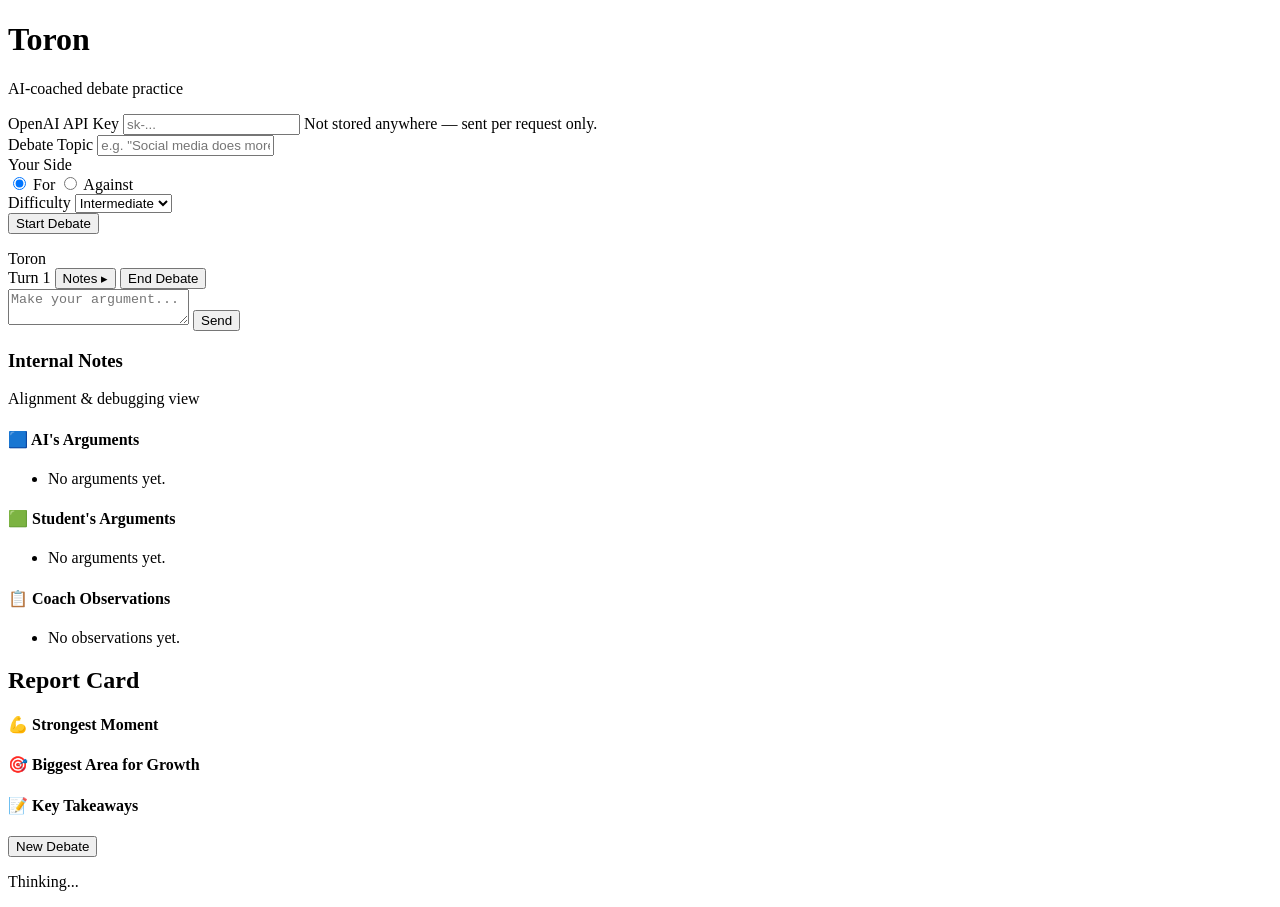
==== static/index.html @ fdba2423 "Rename index.html to static/index.html" ====
<!DOCTYPE html>
<html lang="en">
<head>
  <meta charset="UTF-8" />
  <meta name="viewport" content="width=device-width, initial-scale=1.0" />
  <title>Toron — AI-Coached Debate Practice</title>
  <link rel="stylesheet" href="/static/style.css" />
</head>
<body>

  <!-- ============================================================= -->
  <!-- SETUP SCREEN                                                    -->
  <!-- ============================================================= -->
  <div id="setup-screen" class="screen active">
    <div class="setup-card">
      <h1 class="logo">Toron</h1>
      <p class="tagline">AI-coached debate practice</p>

      <div class="form-group">
        <label for="api-key">OpenAI API Key</label>
        <input id="api-key" type="password" placeholder="sk-..." autocomplete="off" />
        <span class="hint">Not stored anywhere — sent per request only.</span>
      </div>

      <div class="form-group">
        <label for="topic">Debate Topic</label>
        <input id="topic" type="text" placeholder='e.g. "Social media does more harm than good"' />
      </div>

      <div class="form-group">
        <label>Your Side</label>
        <div class="radio-group">
          <label class="radio-label">
            <input type="radio" name="side" value="for" checked /> For
          </label>
          <label class="radio-label">
            <input type="radio" name="side" value="against" /> Against
          </label>
        </div>
      </div>

      <div class="form-group">
        <label for="difficulty">Difficulty</label>
        <select id="difficulty">
          <option value="beginner">Beginner</option>
          <option value="intermediate" selected>Intermediate</option>
          <option value="advanced">Advanced</option>
        </select>
      </div>

      <button id="start-btn" class="btn-primary" onclick="startDebate()">
        Start Debate
      </button>
      <p id="setup-error" class="error"></p>
    </div>
  </div>

  <!-- ============================================================= -->
  <!-- DEBATE SCREEN                                                   -->
  <!-- ============================================================= -->
  <div id="debate-screen" class="screen">

    <!-- Top bar -->
    <header class="debate-header">
      <div class="header-left">
        <span class="logo-sm">Toron</span>
        <span id="header-topic" class="header-topic"></span>
      </div>
      <div class="header-right">
        <span id="turn-counter" class="turn-badge">Turn 1</span>
        <button id="toggle-notes-btn" class="btn-ghost" onclick="toggleNotes()">
          Notes ▸
        </button>
        <button class="btn-danger-sm" onclick="endDebate()">End Debate</button>
      </div>
    </header>

    <div class="debate-body">

      <!-- Chat panel -->
      <div class="chat-panel">
        <div id="chat-messages" class="chat-messages"></div>
        <div class="chat-input-bar">
          <textarea
            id="user-input"
            placeholder="Make your argument..."
            rows="2"
            onkeydown="handleInputKey(event)"
          ></textarea>
          <button id="send-btn" class="btn-primary btn-send" onclick="sendMessage()">
            Send
          </button>
        </div>
      </div>

      <!-- Notes panel -->
      <div id="notes-panel" class="notes-panel collapsed">
        <h3 class="notes-title">Internal Notes</h3>
        <p class="notes-subtitle">Alignment &amp; debugging view</p>

        <div class="notes-section">
          <h4>🟦 AI's Arguments</h4>
          <ul id="notes-ai-points" class="notes-list">
            <li class="empty">No arguments yet.</li>
          </ul>
        </div>

        <div class="notes-section">
          <h4>🟩 Student's Arguments</h4>
          <ul id="notes-student-points" class="notes-list">
            <li class="empty">No arguments yet.</li>
          </ul>
        </div>

        <div class="notes-section">
          <h4>📋 Coach Observations</h4>
          <ul id="notes-coach-obs" class="notes-list">
            <li class="empty">No observations yet.</li>
          </ul>
        </div>
      </div>
    </div>
  </div>

  <!-- ============================================================= -->
  <!-- REPORT CARD MODAL                                               -->
  <!-- ============================================================= -->
  <div id="report-overlay" class="overlay">
    <div class="report-card">
      <h2>Report Card</h2>
      <div id="report-grade" class="grade"></div>
      <p id="report-summary" class="report-summary"></p>

      <div id="report-scores" class="scores-grid"></div>

      <div class="report-section">
        <h4>💪 Strongest Moment</h4>
        <p id="report-strength"></p>
      </div>

      <div class="report-section">
        <h4>🎯 Biggest Area for Growth</h4>
        <p id="report-weakness"></p>
      </div>

      <div class="report-section">
        <h4>📝 Key Takeaways</h4>
        <ul id="report-takeaways"></ul>
      </div>

      <button class="btn-primary" onclick="resetApp()">New Debate</button>
    </div>
  </div>

  <!-- ============================================================= -->
  <!-- LOADING OVERLAY                                                 -->
  <!-- ============================================================= -->
  <div id="loading-overlay" class="overlay loading-overlay">
    <div class="spinner"></div>
    <p id="loading-text">Thinking...</p>
  </div>

  <script src="/static/app.js"></script>
</body>
</html>
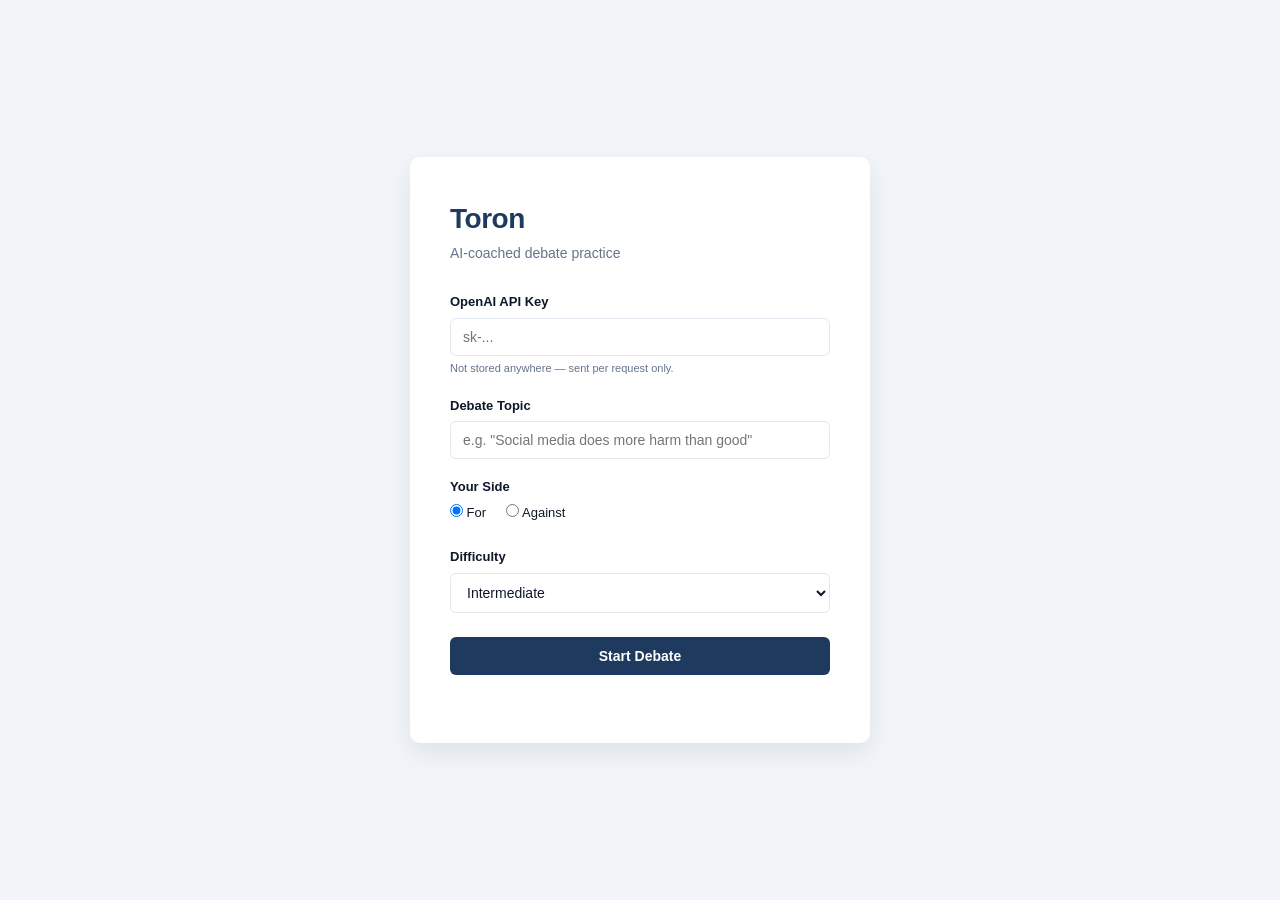
==== commit c6cc3a54: "Update index.html" ====
--- a/static/index.html
+++ b/static/index.html
@@ -71,6 +71,7 @@
         <button id="toggle-notes-btn" class="btn-ghost" onclick="toggleNotes()">
           Notes ▸
         </button>
+        <button class="btn-ghost" onclick="downloadNotes()">⬇ Notes</button>
         <button class="btn-danger-sm" onclick="endDebate()">End Debate</button>
       </div>
     </header>
@@ -148,7 +149,10 @@
         <ul id="report-takeaways"></ul>
       </div>
 
-      <button class="btn-primary" onclick="resetApp()">New Debate</button>
+      <div class="report-actions">
+        <button class="btn-ghost" onclick="downloadNotes()">⬇ Download Notes</button>
+        <button class="btn-primary" onclick="resetApp()">New Debate</button>
+      </div>
     </div>
   </div>
 
--- a/static/style.css
+++ b/static/style.css
@@ -0,0 +1,613 @@
+/* ================================================================
+   Toron Demo — Styles
+   ================================================================ */
+
+:root {
+  --primary: #1e3a5f;
+  --primary-light: #2563eb;
+  --primary-bg: #eff6ff;
+  --bg: #f1f5f9;
+  --card: #ffffff;
+  --text: #0f172a;
+  --text-muted: #64748b;
+  --border: #e2e8f0;
+  --border-light: #f1f5f9;
+  --success: #059669;
+  --success-bg: #ecfdf5;
+  --warning: #d97706;
+  --warning-bg: #fffbeb;
+  --danger: #dc2626;
+  --danger-bg: #fef2f2;
+  --radius: 10px;
+  --shadow: 0 1px 3px rgba(0,0,0,.06), 0 1px 2px rgba(0,0,0,.04);
+  --shadow-lg: 0 10px 25px rgba(0,0,0,.08);
+}
+
+* { margin: 0; padding: 0; box-sizing: border-box; }
+
+body {
+  font-family: -apple-system, BlinkMacSystemFont, "Segoe UI", Roboto, sans-serif;
+  background: var(--bg);
+  color: var(--text);
+  line-height: 1.6;
+  height: 100vh;
+  overflow: hidden;
+}
+
+
+/* ----------------------------------------------------------------
+   Screens — only one visible at a time
+   ---------------------------------------------------------------- */
+
+.screen { display: none; height: 100vh; }
+.screen.active { display: flex; }
+
+
+/* ----------------------------------------------------------------
+   Setup Screen
+   ---------------------------------------------------------------- */
+
+#setup-screen {
+  align-items: center;
+  justify-content: center;
+}
+
+.setup-card {
+  background: var(--card);
+  border-radius: var(--radius);
+  box-shadow: var(--shadow-lg);
+  padding: 40px;
+  width: 100%;
+  max-width: 460px;
+}
+
+.logo {
+  font-size: 28px;
+  font-weight: 700;
+  letter-spacing: -.5px;
+  color: var(--primary);
+}
+
+.tagline {
+  color: var(--text-muted);
+  font-size: 14px;
+  margin-bottom: 28px;
+}
+
+.form-group {
+  margin-bottom: 18px;
+}
+
+.form-group label {
+  display: block;
+  font-size: 13px;
+  font-weight: 600;
+  color: var(--text);
+  margin-bottom: 5px;
+}
+
+.form-group input[type="text"],
+.form-group input[type="password"],
+.form-group select {
+  width: 100%;
+  padding: 10px 12px;
+  border: 1px solid var(--border);
+  border-radius: 6px;
+  font-size: 14px;
+  color: var(--text);
+  background: var(--card);
+  transition: border-color .15s;
+}
+
+.form-group input:focus,
+.form-group select:focus {
+  outline: none;
+  border-color: var(--primary-light);
+  box-shadow: 0 0 0 3px rgba(37, 99, 235, .1);
+}
+
+.hint {
+  display: block;
+  font-size: 11px;
+  color: var(--text-muted);
+  margin-top: 4px;
+}
+
+.radio-group {
+  display: flex;
+  gap: 20px;
+}
+
+.radio-label {
+  font-size: 14px;
+  font-weight: 400 !important;
+  display: flex;
+  align-items: center;
+  gap: 6px;
+  cursor: pointer;
+}
+
+.btn-primary {
+  width: 100%;
+  padding: 11px;
+  background: var(--primary);
+  color: #fff;
+  border: none;
+  border-radius: 6px;
+  font-size: 14px;
+  font-weight: 600;
+  cursor: pointer;
+  transition: background .15s;
+  margin-top: 6px;
+}
+
+.btn-primary:hover { background: #15304d; }
+.btn-primary:disabled { opacity: .5; cursor: not-allowed; }
+
+.error {
+  color: var(--danger);
+  font-size: 13px;
+  margin-top: 10px;
+  min-height: 18px;
+}
+
+
+/* ----------------------------------------------------------------
+   Debate Screen — Header
+   ---------------------------------------------------------------- */
+
+#debate-screen {
+  flex-direction: column;
+}
+
+.debate-header {
+  display: flex;
+  align-items: center;
+  justify-content: space-between;
+  padding: 10px 20px;
+  background: var(--card);
+  border-bottom: 1px solid var(--border);
+  flex-shrink: 0;
+}
+
+.header-left {
+  display: flex;
+  align-items: center;
+  gap: 14px;
+}
+
+.logo-sm {
+  font-size: 18px;
+  font-weight: 700;
+  color: var(--primary);
+  letter-spacing: -.3px;
+}
+
+.header-topic {
+  font-size: 13px;
+  color: var(--text-muted);
+  max-width: 400px;
+  overflow: hidden;
+  text-overflow: ellipsis;
+  white-space: nowrap;
+}
+
+.header-right {
+  display: flex;
+  align-items: center;
+  gap: 10px;
+}
+
+.turn-badge {
+  font-size: 12px;
+  font-weight: 600;
+  color: var(--primary-light);
+  background: var(--primary-bg);
+  padding: 4px 10px;
+  border-radius: 20px;
+}
+
+.btn-ghost {
+  background: none;
+  border: 1px solid var(--border);
+  border-radius: 6px;
+  padding: 5px 12px;
+  font-size: 13px;
+  cursor: pointer;
+  color: var(--text);
+  transition: background .1s;
+}
+
+.btn-ghost:hover { background: var(--border-light); }
+
+.btn-danger-sm {
+  background: none;
+  border: 1px solid var(--danger);
+  color: var(--danger);
+  border-radius: 6px;
+  padding: 5px 12px;
+  font-size: 13px;
+  font-weight: 500;
+  cursor: pointer;
+  transition: all .1s;
+}
+
+.btn-danger-sm:hover {
+  background: var(--danger);
+  color: #fff;
+}
+
+
+/* ----------------------------------------------------------------
+   Debate Screen — Body
+   ---------------------------------------------------------------- */
+
+.debate-body {
+  display: flex;
+  flex: 1;
+  overflow: hidden;
+}
+
+
+/* Chat panel */
+
+.chat-panel {
+  flex: 1;
+  display: flex;
+  flex-direction: column;
+  min-width: 0;
+}
+
+.chat-messages {
+  flex: 1;
+  overflow-y: auto;
+  padding: 20px;
+  display: flex;
+  flex-direction: column;
+  gap: 16px;
+}
+
+/* Message bubbles */
+
+.msg {
+  max-width: 80%;
+  line-height: 1.55;
+}
+
+.msg.ai {
+  align-self: flex-start;
+}
+
+.msg.user {
+  align-self: flex-end;
+}
+
+.msg-label {
+  font-size: 11px;
+  font-weight: 600;
+  text-transform: uppercase;
+  letter-spacing: .5px;
+  margin-bottom: 4px;
+}
+
+.msg.ai .msg-label { color: var(--primary-light); }
+.msg.user .msg-label { color: var(--text-muted); text-align: right; }
+
+.msg-bubble {
+  padding: 12px 16px;
+  border-radius: var(--radius);
+  font-size: 14px;
+  white-space: pre-wrap;
+}
+
+.msg.ai .msg-bubble {
+  background: var(--card);
+  border: 1px solid var(--border);
+}
+
+.msg.user .msg-bubble {
+  background: var(--primary);
+  color: #fff;
+}
+
+/* Coach feedback inline */
+
+.coach-feedback {
+  margin-top: 10px;
+  padding: 10px 14px;
+  border-radius: 8px;
+  font-size: 13px;
+  background: var(--border-light);
+  border-left: 3px solid var(--primary-light);
+}
+
+.coach-feedback strong {
+  display: block;
+  font-size: 11px;
+  text-transform: uppercase;
+  letter-spacing: .5px;
+  color: var(--text-muted);
+  margin-bottom: 4px;
+}
+
+.feedback-praise {
+  color: var(--success);
+  margin-bottom: 6px;
+}
+
+.feedback-criticism {
+  color: var(--warning);
+}
+
+.feedback-praise::before { content: "✓ "; }
+.feedback-criticism::before { content: "△ "; }
+
+
+/* Input bar */
+
+.chat-input-bar {
+  padding: 12px 20px;
+  border-top: 1px solid var(--border);
+  background: var(--card);
+  display: flex;
+  gap: 10px;
+  align-items: flex-end;
+}
+
+.chat-input-bar textarea {
+  flex: 1;
+  padding: 10px 12px;
+  border: 1px solid var(--border);
+  border-radius: 8px;
+  font-size: 14px;
+  font-family: inherit;
+  resize: none;
+  color: var(--text);
+  line-height: 1.5;
+}
+
+.chat-input-bar textarea:focus {
+  outline: none;
+  border-color: var(--primary-light);
+}
+
+.btn-send {
+  width: auto;
+  padding: 10px 20px;
+  margin-top: 0;
+  flex-shrink: 0;
+}
+
+
+/* ----------------------------------------------------------------
+   Notes Panel
+   ---------------------------------------------------------------- */
+
+.notes-panel {
+  width: 320px;
+  background: var(--card);
+  border-left: 1px solid var(--border);
+  overflow-y: auto;
+  padding: 20px;
+  transition: width .2s, padding .2s, opacity .2s;
+  flex-shrink: 0;
+}
+
+.notes-panel.collapsed {
+  width: 0;
+  padding: 0;
+  opacity: 0;
+  overflow: hidden;
+}
+
+.notes-title {
+  font-size: 15px;
+  font-weight: 700;
+  color: var(--primary);
+  margin-bottom: 2px;
+}
+
+.notes-subtitle {
+  font-size: 11px;
+  color: var(--text-muted);
+  margin-bottom: 18px;
+}
+
+.notes-section {
+  margin-bottom: 18px;
+}
+
+.notes-section h4 {
+  font-size: 13px;
+  font-weight: 600;
+  margin-bottom: 6px;
+}
+
+.notes-list {
+  list-style: none;
+  padding: 0;
+}
+
+.notes-list li {
+  font-size: 13px;
+  padding: 5px 0;
+  border-bottom: 1px solid var(--border-light);
+  color: var(--text);
+}
+
+.notes-list li.empty {
+  color: var(--text-muted);
+  font-style: italic;
+}
+
+
+/* ----------------------------------------------------------------
+   Report Card
+   ---------------------------------------------------------------- */
+
+.overlay {
+  display: none;
+  position: fixed;
+  inset: 0;
+  background: rgba(15, 23, 42, .5);
+  backdrop-filter: blur(4px);
+  z-index: 100;
+  align-items: center;
+  justify-content: center;
+}
+
+.overlay.active {
+  display: flex;
+}
+
+.report-card {
+  background: var(--card);
+  border-radius: 12px;
+  box-shadow: var(--shadow-lg);
+  padding: 36px;
+  width: 100%;
+  max-width: 600px;
+  max-height: 90vh;
+  overflow-y: auto;
+}
+
+.report-card h2 {
+  font-size: 22px;
+  font-weight: 700;
+  color: var(--primary);
+  margin-bottom: 12px;
+}
+
+.grade {
+  font-size: 56px;
+  font-weight: 800;
+  text-align: center;
+  margin: 8px 0;
+  color: var(--primary);
+}
+
+.report-summary {
+  text-align: center;
+  color: var(--text-muted);
+  font-size: 14px;
+  margin-bottom: 24px;
+}
+
+.scores-grid {
+  display: flex;
+  flex-direction: column;
+  gap: 12px;
+  margin-bottom: 24px;
+}
+
+.score-row {
+  display: flex;
+  flex-direction: column;
+  gap: 4px;
+}
+
+.score-row-top {
+  display: flex;
+  justify-content: space-between;
+  align-items: center;
+}
+
+.score-label {
+  font-size: 13px;
+  font-weight: 600;
+}
+
+.score-value {
+  font-size: 13px;
+  font-weight: 700;
+  color: var(--primary-light);
+}
+
+.score-bar-bg {
+  height: 6px;
+  background: var(--border-light);
+  border-radius: 3px;
+  overflow: hidden;
+}
+
+.score-bar-fill {
+  height: 100%;
+  border-radius: 3px;
+  transition: width .4s ease;
+}
+
+.score-rationale {
+  font-size: 12px;
+  color: var(--text-muted);
+  line-height: 1.4;
+}
+
+.report-section {
+  margin-bottom: 18px;
+}
+
+.report-section h4 {
+  font-size: 14px;
+  font-weight: 600;
+  margin-bottom: 6px;
+}
+
+.report-section p,
+.report-section li {
+  font-size: 14px;
+  color: var(--text);
+  line-height: 1.5;
+}
+
+.report-section ul {
+  padding-left: 18px;
+}
+
+.report-section li {
+  margin-bottom: 4px;
+}
+
+.report-card .btn-primary {
+  margin-top: 20px;
+}
+
+
+/* ----------------------------------------------------------------
+   Loading overlay
+   ---------------------------------------------------------------- */
+
+.loading-overlay {
+  flex-direction: column;
+  gap: 16px;
+  background: rgba(15, 23, 42, .35);
+}
+
+.spinner {
+  width: 36px;
+  height: 36px;
+  border: 3px solid rgba(255,255,255,.3);
+  border-top-color: #fff;
+  border-radius: 50%;
+  animation: spin .7s linear infinite;
+}
+
+@keyframes spin { to { transform: rotate(360deg); } }
+
+#loading-text {
+  color: #fff;
+  font-size: 14px;
+  font-weight: 500;
+}
+
+
+/* ----------------------------------------------------------------
+   Responsive
+   ---------------------------------------------------------------- */
+
+@media (max-width: 768px) {
+  .setup-card { padding: 24px; margin: 16px; }
+  .notes-panel { width: 260px; }
+  .notes-panel.collapsed { width: 0; }
+  .msg { max-width: 92%; }
+  .header-topic { max-width: 160px; }
+}
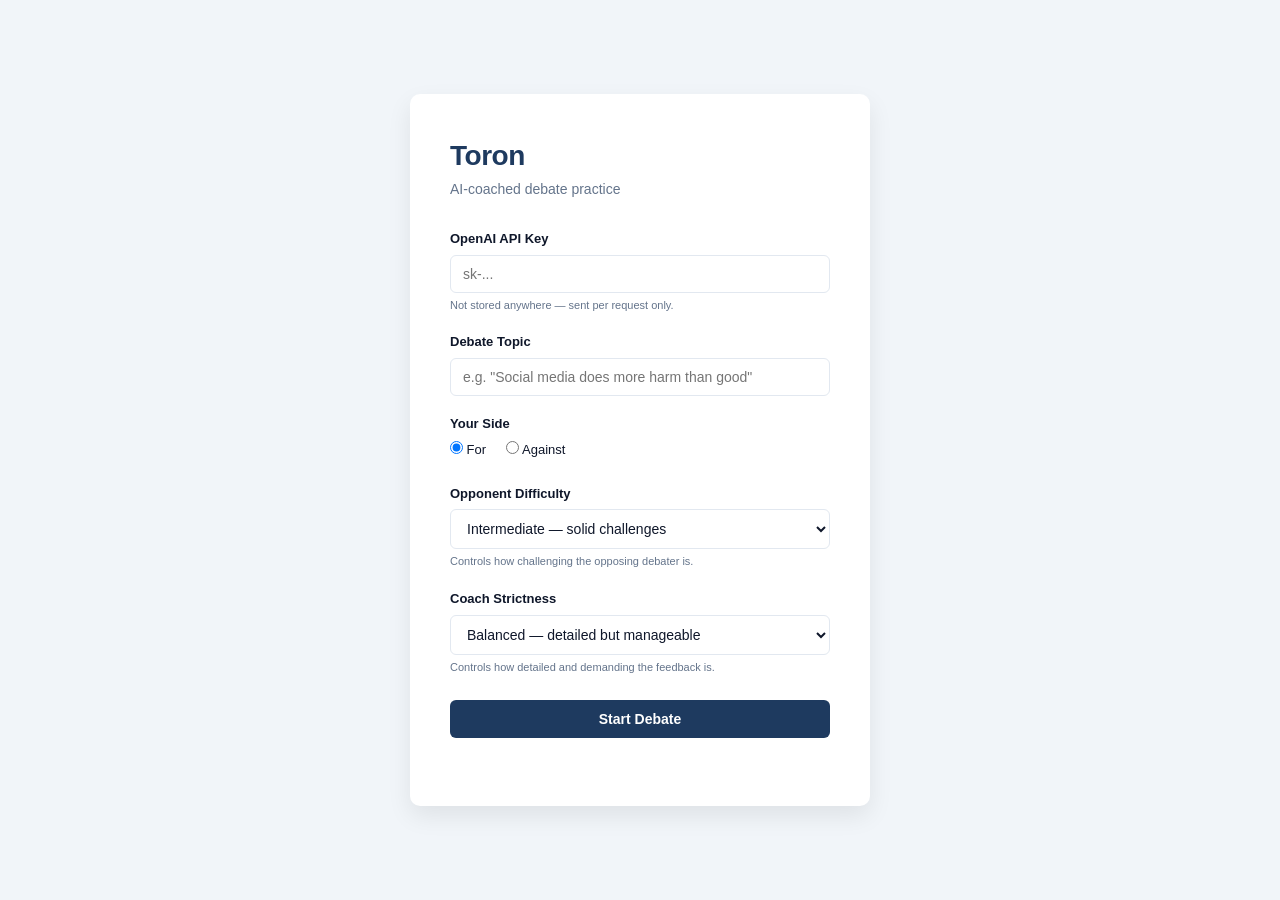
==== commit a9ca5cf3: "Update index.html" ====
--- a/static/index.html
+++ b/static/index.html
@@ -2,31 +2,64 @@
 <html lang="en">
 <head>
   <meta charset="UTF-8" />
+  <!-- viewport meta makes the page responsive on mobile -->
   <meta name="viewport" content="width=device-width, initial-scale=1.0" />
   <title>Toron — AI-Coached Debate Practice</title>
   <link rel="stylesheet" href="/static/style.css" />
 </head>
 <body>
 
-  <!-- ============================================================= -->
-  <!-- SETUP SCREEN                                                    -->
-  <!-- ============================================================= -->
+  <!--
+    THREE SCREENS, one visible at a time:
+      1. setup-screen   — config form (visible on load via class="active")
+      2. debate-screen   — chat + notes panel
+      3. report-overlay  — modal with scores (overlays debate screen)
+
+    Screen switching is done in app.js by adding/removing the .active class.
+    CSS rule: .screen { display: none } / .screen.active { display: flex }
+
+    Plus a loading-overlay shown during OpenAI API calls.
+
+    Element IDs are referenced in app.js via document.getElementById().
+    CSS classes are toggled via el.classList.add/remove/toggle().
+    onclick= attributes call functions defined in app.js.
+  -->
+
+
+  <!-- ============================================================= -->
+  <!-- SCREEN 1: SETUP — Visible on page load                        -->
+  <!-- ============================================================= -->
+  <!-- class="active" makes this the initially visible screen -->
   <div id="setup-screen" class="screen active">
+    <!-- Centered card containing the config form -->
     <div class="setup-card">
       <h1 class="logo">Toron</h1>
       <p class="tagline">AI-coached debate practice</p>
 
+      <!--
+        API key input. type="password" masks the characters.
+        autocomplete="off" prevents browsers from caching it.
+        JS reads the value via: document.getElementById("api-key").value
+      -->
       <div class="form-group">
         <label for="api-key">OpenAI API Key</label>
         <input id="api-key" type="password" placeholder="sk-..." autocomplete="off" />
         <span class="hint">Not stored anywhere — sent per request only.</span>
       </div>
 
+      <!-- Debate topic — free text input -->
       <div class="form-group">
         <label for="topic">Debate Topic</label>
         <input id="topic" type="text" placeholder='e.g. "Social media does more harm than good"' />
       </div>
 
+      <!--
+        Side selection. Radio buttons with name="side" form a group
+        (only one can be selected at a time).
+        JS reads the selected value via:
+          document.querySelector('input[name="side"]:checked').value
+        Returns "for" or "against".
+      -->
       <div class="form-group">
         <label>Your Side</label>
         <div class="radio-group">
@@ -39,68 +72,157 @@
         </div>
       </div>
 
-      <div class="form-group">
-        <label for="difficulty">Difficulty</label>
-        <select id="difficulty">
-          <option value="beginner">Beginner</option>
-          <option value="intermediate" selected>Intermediate</option>
-          <option value="advanced">Advanced</option>
+      <!--
+        Difficulty select. Controls opponent aggressiveness and
+        coach pickiness (separate configs in app.py).
+        JS reads via: document.getElementById("difficulty").value
+        Returns "beginner", "intermediate", or "advanced".
+      -->
+      <div class="form-group">
+        <label for="opponent-difficulty">Opponent Difficulty</label>
+        <select id="opponent-difficulty">
+          <option value="beginner">Beginner — straightforward arguments</option>
+          <option value="intermediate" selected>Intermediate — solid challenges</option>
+          <option value="advanced">Advanced — aggressive, sophisticated opponent</option>
         </select>
-      </div>
-
+        <span class="hint">Controls how challenging the opposing debater is.</span>
+      </div>
+      
+      <div class="form-group">
+        <label for="coach-difficulty">Coach Strictness</label>
+        <select id="coach-difficulty">
+          <option value="beginner">Supportive — focus on key improvements</option>
+          <option value="intermediate" selected>Balanced — detailed but manageable</option>
+          <option value="advanced">Rigorous — flag subtle weaknesses too</option>
+        </select>
+        <span class="hint">Controls how detailed and demanding the feedback is.</span>
+      </div>
+
+      <!-- onclick= calls startDebate() in app.js -->
       <button id="start-btn" class="btn-primary" onclick="startDebate()">
         Start Debate
       </button>
+      <!-- Error message area. JS sets: errorEl.textContent = "..." -->
       <p id="setup-error" class="error"></p>
     </div>
   </div>
 
-  <!-- ============================================================= -->
-  <!-- DEBATE SCREEN                                                   -->
-  <!-- ============================================================= -->
+
+  <!-- ============================================================= -->
+  <!-- SCREEN 2: DEBATE — Chat + notes, shown after setup             -->
+  <!-- ============================================================= -->
+  <!-- No .active class — hidden until JS adds it in startDebate() -->
   <div id="debate-screen" class="screen">
 
-    <!-- Top bar -->
+    <!--
+      TOP BAR: branding, turn counter, toggle buttons, end debate.
+      Header is flex-shrink: 0 so it stays fixed-height when chat grows.
+    -->
     <header class="debate-header">
       <div class="header-left">
         <span class="logo-sm">Toron</span>
+        <!-- JS sets this text: document.getElementById("header-topic").textContent = topic -->
         <span id="header-topic" class="header-topic"></span>
       </div>
       <div class="header-right">
+        <!-- Turn counter — updated by updateTurn() in JS -->
         <span id="turn-counter" class="turn-badge">Turn 1</span>
+
+        <!--
+          COACH TOGGLE: shows/hides ALL inline coach feedback globally.
+          Mechanism: toggleCoach() in JS adds/removes .coaching-hidden
+          on #chat-messages. CSS rule:
+            .chat-messages.coaching-hidden .coach-feedback { display: none }
+          Button text changes to "Coach ✓" when visible.
+        -->
+        <button id="toggle-coach-btn" class="btn-ghost" onclick="toggleCoach()">
+          Coach
+        </button>
+
+        <!--
+          NOTES TOGGLE: slides the side panel in/out.
+          Mechanism: toggleNotes() adds/removes .collapsed on #notes-panel.
+          CSS animates width from 320px to 0 via transition.
+          Arrow flips: ▸ (open it) → ◂ (close it).
+        -->
         <button id="toggle-notes-btn" class="btn-ghost" onclick="toggleNotes()">
           Notes ▸
         </button>
+
+        <!-- Downloads the current cumulative notes as a .md file -->
         <button class="btn-ghost" onclick="downloadNotes()">⬇ Notes</button>
+
+        <!-- Triggers endDebate(): confirm dialog → POST /api/end → report card -->
         <button class="btn-danger-sm" onclick="endDebate()">End Debate</button>
       </div>
     </header>
 
+    <!--
+      BODY: two-column flex layout.
+        Left:  chat panel (flex: 1 = fills remaining space)
+        Right: notes panel (fixed 320px, collapses to 0 when hidden)
+    -->
     <div class="debate-body">
 
-      <!-- Chat panel -->
+      <!-- LEFT COLUMN: Chat -->
       <div class="chat-panel">
-        <div id="chat-messages" class="chat-messages"></div>
+        <!--
+          Chat message container. Messages are appended here by JS
+          via insertAdjacentHTML("beforeend", html).
+
+          class="coaching-hidden" is the DEFAULT state — hides all
+          .coach-feedback elements. The Coach toggle button removes
+          this class to reveal them.
+
+          Messages are structured as:
+            <div class="msg ai|user">
+              <div class="msg-label">Opponent|You</div>
+              <div class="msg-bubble">text</div>
+              <div class="coach-feedback">...</div>  (AI messages only)
+            </div>
+        -->
+        <div id="chat-messages" class="chat-messages coaching-hidden"></div>
+
+        <!-- Input bar pinned to bottom (border-top separates from messages) -->
         <div class="chat-input-bar">
+          <!--
+            Enter sends the message (handled by handleInputKey in JS).
+            Shift+Enter inserts a newline.
+            rows="2" sets initial height; resize: none in CSS prevents dragging.
+          -->
           <textarea
             id="user-input"
             placeholder="Make your argument..."
             rows="2"
             onkeydown="handleInputKey(event)"
           ></textarea>
+          <!-- Disabled during API calls via: sendBtn.disabled = true -->
           <button id="send-btn" class="btn-primary btn-send" onclick="sendMessage()">
             Send
           </button>
         </div>
       </div>
 
-      <!-- Notes panel -->
+      <!--
+        RIGHT COLUMN: Notes panel (alignment/debugging view).
+
+        Shows the model's internal tracking of arguments + observations.
+        Starts collapsed (class="collapsed" → width: 0, opacity: 0).
+        Notes toggle button removes .collapsed to slide it open.
+
+        Three <ul> lists are updated by renderNotesList() in JS,
+        which replaces all <li> children each time.
+
+        Data comes from session["notes"] on the backend — accumulated
+        server-side via list.extend(), not by the model.
+      -->
       <div id="notes-panel" class="notes-panel collapsed">
         <h3 class="notes-title">Internal Notes</h3>
         <p class="notes-subtitle">Alignment &amp; debugging view</p>
 
         <div class="notes-section">
           <h4>🟦 AI's Arguments</h4>
+          <!-- JS updates via: document.getElementById("notes-ai-points").innerHTML = ... -->
           <ul id="notes-ai-points" class="notes-list">
             <li class="empty">No arguments yet.</li>
           </ul>
@@ -123,15 +245,27 @@
     </div>
   </div>
 
-  <!-- ============================================================= -->
-  <!-- REPORT CARD MODAL                                               -->
-  <!-- ============================================================= -->
+
+  <!-- ============================================================= -->
+  <!-- REPORT CARD MODAL — Overlays the debate screen                 -->
+  <!-- ============================================================= -->
+  <!--
+    Full-screen overlay with backdrop blur. Hidden by default
+    (CSS: .overlay { display: none }). Shown when JS adds .active
+    (CSS: .overlay.active { display: flex }).
+
+    Content is rendered dynamically by renderReportCard() in JS.
+    The scores grid (#report-scores) is populated with score-row divs.
+    The takeaways list (#report-takeaways) is populated with <li> elements.
+  -->
   <div id="report-overlay" class="overlay">
     <div class="report-card">
       <h2>Report Card</h2>
+      <!-- Large grade letter — set by JS: el.textContent = "B+" -->
       <div id="report-grade" class="grade"></div>
       <p id="report-summary" class="report-summary"></p>
 
+      <!-- Score bars rendered dynamically by renderReportCard() -->
       <div id="report-scores" class="scores-grid"></div>
 
       <div class="report-section">
@@ -149,21 +283,27 @@
         <ul id="report-takeaways"></ul>
       </div>
 
+      <!-- Actions: download final notes + start over -->
       <div class="report-actions">
         <button class="btn-ghost" onclick="downloadNotes()">⬇ Download Notes</button>
+        <!-- resetApp() clears all state and shows the setup screen -->
         <button class="btn-primary" onclick="resetApp()">New Debate</button>
       </div>
     </div>
   </div>
 
-  <!-- ============================================================= -->
-  <!-- LOADING OVERLAY                                                 -->
-  <!-- ============================================================= -->
+
+  <!-- ============================================================= -->
+  <!-- LOADING OVERLAY — Shown during OpenAI API calls                -->
+  <!-- ============================================================= -->
+  <!-- Same overlay mechanism as report card: .active toggles display -->
   <div id="loading-overlay" class="overlay loading-overlay">
     <div class="spinner"></div>
+    <!-- Text updated by showLoading("Custom message...") -->
     <p id="loading-text">Thinking...</p>
   </div>
 
+  <!-- Load JS last so all DOM elements exist before the script runs -->
   <script src="/static/app.js"></script>
 </body>
 </html>
--- a/static/style.css
+++ b/static/style.css
@@ -1,87 +1,121 @@
 /* ================================================================
    Toron Demo — Styles
+   ================================================================
+   Single stylesheet for all three screens (setup, debate, report).
+   Uses CSS custom properties (variables) for consistent theming.
+
+   Key CSS concepts used here:
+     - var(--name)       → references a CSS variable defined in :root
+     - display: flex     → flexbox layout (like a 1D grid)
+     - flex: 1           → grow to fill available space
+     - position: fixed   → positioned relative to the viewport (not scrollable)
+     - transition        → animate property changes over time
+     - classList toggle  → JS adds/removes classes to trigger style changes
    ================================================================ */
 
+
+/* ----------------------------------------------------------------
+   Design tokens (CSS variables)
+   ----------------------------------------------------------------
+   Defined on :root (the <html> element), so they're available everywhere.
+   Usage: color: var(--primary);
+   Change a value here and it updates everywhere it's used.
+   ---------------------------------------------------------------- */
 :root {
-  --primary: #1e3a5f;
-  --primary-light: #2563eb;
-  --primary-bg: #eff6ff;
-  --bg: #f1f5f9;
-  --card: #ffffff;
-  --text: #0f172a;
-  --text-muted: #64748b;
-  --border: #e2e8f0;
-  --border-light: #f1f5f9;
-  --success: #059669;
+  --primary: #1e3a5f;            /* dark blue — headings, primary buttons */
+  --primary-light: #2563eb;      /* brighter blue — accents, links, score highlights */
+  --primary-bg: #eff6ff;         /* very light blue — badge backgrounds */
+  --bg: #f1f5f9;                 /* light gray — page background */
+  --card: #ffffff;               /* white — card/panel backgrounds */
+  --text: #0f172a;               /* near-black — body text */
+  --text-muted: #64748b;         /* gray — secondary text, hints, labels */
+  --border: #e2e8f0;             /* light gray — borders between elements */
+  --border-light: #f1f5f9;       /* very light — subtle dividers inside panels */
+  --success: #059669;            /* green — praise text, high scores (8+) */
   --success-bg: #ecfdf5;
-  --warning: #d97706;
+  --warning: #d97706;            /* amber — criticism text, mid scores (4-5) */
   --warning-bg: #fffbeb;
-  --danger: #dc2626;
+  --danger: #dc2626;             /* red — errors, end debate button, low scores */
   --danger-bg: #fef2f2;
-  --radius: 10px;
-  --shadow: 0 1px 3px rgba(0,0,0,.06), 0 1px 2px rgba(0,0,0,.04);
-  --shadow-lg: 0 10px 25px rgba(0,0,0,.08);
-}
-
+  --radius: 10px;                /* default border radius for cards */
+  --shadow: 0 1px 3px rgba(0,0,0,.06), 0 1px 2px rgba(0,0,0,.04);     /* subtle shadow */
+  --shadow-lg: 0 10px 25px rgba(0,0,0,.08);  /* larger shadow for cards/modals */
+}
+
+/* Reset all elements to remove browser default margins/padding */
 * { margin: 0; padding: 0; box-sizing: border-box; }
 
 body {
   font-family: -apple-system, BlinkMacSystemFont, "Segoe UI", Roboto, sans-serif;
   background: var(--bg);
   color: var(--text);
-  line-height: 1.6;
-  height: 100vh;
-  overflow: hidden;
-}
-
-
-/* ----------------------------------------------------------------
-   Screens — only one visible at a time
-   ---------------------------------------------------------------- */
-
-.screen { display: none; height: 100vh; }
-.screen.active { display: flex; }
-
-
-/* ----------------------------------------------------------------
-   Setup Screen
+  line-height: 1.6;        /* space between lines of text (1.6 = 160% of font size) */
+  height: 100vh;            /* 100% of viewport height */
+  overflow: hidden;         /* no page-level scrollbar — each panel scrolls independently */
+}
+
+
+/* ----------------------------------------------------------------
+   Screen system
+   ----------------------------------------------------------------
+   .screen elements are hidden by default (display: none).
+   Adding .active shows them (display: flex).
+   JS toggles .active to switch between setup/debate screens.
+   ---------------------------------------------------------------- */
+
+.screen {
+  display: none;    /* hidden by default */
+  height: 100vh;    /* fill the full viewport */
+}
+.screen.active {
+  display: flex;    /* visible — flex enables layout control of children */
+}
+
+
+/* ----------------------------------------------------------------
+   Setup screen
+   ----------------------------------------------------------------
+   A single centered card with the config form.
    ---------------------------------------------------------------- */
 
 #setup-screen {
-  align-items: center;
-  justify-content: center;
+  /* Center the card both horizontally and vertically */
+  align-items: center;      /* vertical centering (cross axis) */
+  justify-content: center;  /* horizontal centering (main axis) */
 }
 
 .setup-card {
   background: var(--card);
   border-radius: var(--radius);
-  box-shadow: var(--shadow-lg);
+  box-shadow: var(--shadow-lg);   /* elevated card effect */
   padding: 40px;
   width: 100%;
-  max-width: 460px;
+  max-width: 460px;   /* don't get wider than this on large screens */
 }
 
 .logo {
   font-size: 28px;
-  font-weight: 700;
-  letter-spacing: -.5px;
+  font-weight: 700;             /* bold */
+  letter-spacing: -.5px;        /* slightly tighter letter spacing */
   color: var(--primary);
 }
 
 .tagline {
   color: var(--text-muted);
   font-size: 14px;
-  margin-bottom: 28px;
-}
+  margin-bottom: 28px;          /* space before the form fields */
+}
+
+/* Form elements — shared styles for inputs, selects */
 
 .form-group {
-  margin-bottom: 18px;
+  margin-bottom: 18px;           /* vertical space between form fields */
 }
 
 .form-group label {
-  display: block;
+  display: block;                /* label on its own line above the input */
   font-size: 13px;
-  font-weight: 600;
+  font-weight: 600;             /* semi-bold */
   color: var(--text);
   margin-bottom: 5px;
 }
@@ -89,21 +123,22 @@
 .form-group input[type="text"],
 .form-group input[type="password"],
 .form-group select {
-  width: 100%;
-  padding: 10px 12px;
+  width: 100%;                   /* fill the card width */
+  padding: 10px 12px;           /* inner spacing (vertical horizontal) */
   border: 1px solid var(--border);
   border-radius: 6px;
   font-size: 14px;
   color: var(--text);
   background: var(--card);
-  transition: border-color .15s;
-}
-
+  transition: border-color .15s;  /* smooth color change on focus */
+}
+
+/* Focus state — blue border + glow ring when the input is selected */
 .form-group input:focus,
 .form-group select:focus {
-  outline: none;
-  border-color: var(--primary-light);
-  box-shadow: 0 0 0 3px rgba(37, 99, 235, .1);
+  outline: none;                           /* remove default browser outline */
+  border-color: var(--primary-light);      /* blue border */
+  box-shadow: 0 0 0 3px rgba(37, 99, 235, .1);  /* subtle blue glow */
 }
 
 .hint {
@@ -113,20 +148,22 @@
   margin-top: 4px;
 }
 
+/* Radio button group — horizontal layout */
 .radio-group {
   display: flex;
-  gap: 20px;
+  gap: 20px;     /* space between the two radio options */
 }
 
 .radio-label {
   font-size: 14px;
-  font-weight: 400 !important;
-  display: flex;
-  align-items: center;
-  gap: 6px;
-  cursor: pointer;
-}
-
+  font-weight: 400 !important;  /* override the form-group label bold */
+  display: flex;
+  align-items: center;          /* vertically center the radio + text */
+  gap: 6px;                     /* space between radio circle and text */
+  cursor: pointer;              /* hand cursor on hover */
+}
+
+/* Primary button (blue, full-width) */
 .btn-primary {
   width: 100%;
   padding: 11px;
@@ -137,43 +174,51 @@
   font-size: 14px;
   font-weight: 600;
   cursor: pointer;
-  transition: background .15s;
+  transition: background .15s;   /* smooth darken on hover */
   margin-top: 6px;
 }
 
-.btn-primary:hover { background: #15304d; }
-.btn-primary:disabled { opacity: .5; cursor: not-allowed; }
-
+.btn-primary:hover { background: #15304d; }   /* slightly darker on hover */
+.btn-primary:disabled {
+  opacity: .5;           /* grayed out when disabled (during loading) */
+  cursor: not-allowed;   /* "no" cursor icon */
+}
+
+/* Error text below the start button */
 .error {
   color: var(--danger);
   font-size: 13px;
   margin-top: 10px;
-  min-height: 18px;
-}
-
-
-/* ----------------------------------------------------------------
-   Debate Screen — Header
+  min-height: 18px;    /* reserve space so the card doesn't jump when error appears */
+}
+
+
+/* ----------------------------------------------------------------
+   Debate screen — header (top bar)
+   ----------------------------------------------------------------
+   Fixed-height bar with branding, topic, controls.
+   flex-shrink: 0 prevents it from shrinking when the chat panel
+   needs more space.
    ---------------------------------------------------------------- */
 
 #debate-screen {
-  flex-direction: column;
+  flex-direction: column;   /* stack header above body vertically */
 }
 
 .debate-header {
   display: flex;
-  align-items: center;
-  justify-content: space-between;
+  align-items: center;           /* vertically center header content */
+  justify-content: space-between; /* push left group and right group apart */
   padding: 10px 20px;
   background: var(--card);
   border-bottom: 1px solid var(--border);
-  flex-shrink: 0;
+  flex-shrink: 0;                /* don't compress the header */
 }
 
 .header-left {
   display: flex;
   align-items: center;
-  gap: 14px;
+  gap: 14px;                     /* space between logo and topic */
 }
 
 .logo-sm {
@@ -183,30 +228,33 @@
   letter-spacing: -.3px;
 }
 
+/* Topic text in the header — truncated with ... if too long */
 .header-topic {
   font-size: 13px;
   color: var(--text-muted);
   max-width: 400px;
-  overflow: hidden;
-  text-overflow: ellipsis;
-  white-space: nowrap;
+  overflow: hidden;              /* hide overflowing text */
+  text-overflow: ellipsis;       /* show ... at the end */
+  white-space: nowrap;           /* prevent line wrapping */
 }
 
 .header-right {
   display: flex;
   align-items: center;
-  gap: 10px;
-}
-
+  gap: 10px;                     /* space between buttons */
+}
+
+/* Turn counter badge — "Turn 3" */
 .turn-badge {
   font-size: 12px;
   font-weight: 600;
   color: var(--primary-light);
-  background: var(--primary-bg);
+  background: var(--primary-bg);  /* light blue background */
   padding: 4px 10px;
-  border-radius: 20px;
-}
-
+  border-radius: 20px;           /* pill shape */
+}
+
+/* Ghost button — transparent with border (Coach, Notes, Download) */
 .btn-ghost {
   background: none;
   border: 1px solid var(--border);
@@ -218,8 +266,9 @@
   transition: background .1s;
 }
 
-.btn-ghost:hover { background: var(--border-light); }
-
+.btn-ghost:hover { background: var(--border-light); }  /* subtle highlight on hover */
+
+/* End Debate button — red outline, fills red on hover */
 .btn-danger-sm {
   background: none;
   border: 1px solid var(--danger);
@@ -233,96 +282,117 @@
 }
 
 .btn-danger-sm:hover {
-  background: var(--danger);
-  color: #fff;
-}
-
-
-/* ----------------------------------------------------------------
-   Debate Screen — Body
+  background: var(--danger);  /* fill with red */
+  color: #fff;                 /* white text on red background */
+}
+
+
+/* ----------------------------------------------------------------
+   Debate screen — body (chat + notes columns)
+   ----------------------------------------------------------------
+   Horizontal flex layout. Chat panel takes remaining space (flex: 1).
+   Notes panel is fixed 320px width, collapsing to 0 when hidden.
    ---------------------------------------------------------------- */
 
 .debate-body {
-  display: flex;
-  flex: 1;
-  overflow: hidden;
-}
-
-
-/* Chat panel */
-
+  display: flex;       /* horizontal layout: chat | notes */
+  flex: 1;             /* fill all vertical space below the header */
+  overflow: hidden;    /* prevent body from scrolling; panels scroll individually */
+}
+
+/* Chat panel — left column, fills available width */
 .chat-panel {
-  flex: 1;
-  display: flex;
-  flex-direction: column;
-  min-width: 0;
-}
-
+  flex: 1;                     /* grow to fill space not taken by notes panel */
+  display: flex;
+  flex-direction: column;      /* stack messages above input bar */
+  min-width: 0;                /* allow flex item to shrink below content size */
+}
+
+/* Scrollable message area */
 .chat-messages {
-  flex: 1;
-  overflow-y: auto;
+  flex: 1;                     /* fill space above the input bar */
+  overflow-y: auto;            /* vertical scroll when messages overflow */
   padding: 20px;
   display: flex;
-  flex-direction: column;
-  gap: 16px;
-}
-
-/* Message bubbles */
-
+  flex-direction: column;      /* stack messages top-to-bottom */
+  gap: 16px;                   /* space between messages */
+}
+
+/* Message container — holds label + bubble + optional coach feedback */
 .msg {
-  max-width: 80%;
+  max-width: 80%;              /* messages don't span the full width */
   line-height: 1.55;
 }
 
-.msg.ai {
-  align-self: flex-start;
-}
-
-.msg.user {
-  align-self: flex-end;
-}
-
+/* Opponent messages align left, student messages align right */
+.msg.ai { align-self: flex-start; }   /* left side */
+.msg.user { align-self: flex-end; }   /* right side */
+
+/* "OPPONENT" / "YOU" label above each bubble */
 .msg-label {
   font-size: 11px;
   font-weight: 600;
-  text-transform: uppercase;
-  letter-spacing: .5px;
+  text-transform: uppercase;   /* force uppercase */
+  letter-spacing: .5px;        /* slightly spread out */
   margin-bottom: 4px;
 }
 
-.msg.ai .msg-label { color: var(--primary-light); }
-.msg.user .msg-label { color: var(--text-muted); text-align: right; }
-
+.msg.ai .msg-label { color: var(--primary-light); }                 /* blue */
+.msg.user .msg-label { color: var(--text-muted); text-align: right; }  /* gray, right-aligned */
+
+/* Message bubble */
 .msg-bubble {
   padding: 12px 16px;
   border-radius: var(--radius);
   font-size: 14px;
-  white-space: pre-wrap;
-}
-
+  white-space: pre-wrap;       /* preserve line breaks from model output */
+}
+
+/* Opponent bubble: white with border */
 .msg.ai .msg-bubble {
   background: var(--card);
   border: 1px solid var(--border);
 }
 
+/* Student bubble: blue with white text */
 .msg.user .msg-bubble {
   background: var(--primary);
   color: #fff;
 }
 
-/* Coach feedback inline */
-
+
+/* ----------------------------------------------------------------
+   Coach feedback (inline, below opponent's message)
+   ----------------------------------------------------------------
+   VISIBILITY MECHANISM:
+     - .coaching-hidden is a class on the #chat-messages container
+     - When present (default), all .coach-feedback children are hidden
+     - The Coach toggle button in JS adds/removes .coaching-hidden
+     - This shows/hides ALL feedback blocks at once with one class change
+
+   The feedback HTML is always in the DOM — it's just display:none.
+   This means the user can debate first, then toggle coaching on to
+   see all the feedback retroactively.
+   ---------------------------------------------------------------- */
+
+/* When .coaching-hidden is on the parent, hide all feedback blocks */
+.chat-messages.coaching-hidden .coach-feedback {
+  display: none;
+}
+
+/* Feedback container — appears below the opponent's bubble */
 .coach-feedback {
   margin-top: 10px;
   padding: 10px 14px;
   border-radius: 8px;
   font-size: 13px;
   background: var(--border-light);
-  border-left: 3px solid var(--primary-light);
-}
-
+  border-left: 3px solid var(--primary-light);  /* blue accent bar on the left edge */
+}
+
+/* "COACH FEEDBACK" heading */
 .coach-feedback strong {
-  display: block;
+  display: block;              /* own line */
   font-size: 11px;
   text-transform: uppercase;
   letter-spacing: .5px;
@@ -330,38 +400,40 @@
   margin-bottom: 4px;
 }
 
+/* Praise text (green) with checkmark prefix */
 .feedback-praise {
   color: var(--success);
   margin-bottom: 6px;
 }
 
+/* Criticism text (amber) with triangle prefix */
 .feedback-criticism {
   color: var(--warning);
 }
 
+/* ::before pseudo-elements add text before the element's content */
 .feedback-praise::before { content: "✓ "; }
 .feedback-criticism::before { content: "△ "; }
 
 
-/* Input bar */
-
+/* Input bar — pinned to bottom of chat panel */
 .chat-input-bar {
   padding: 12px 20px;
-  border-top: 1px solid var(--border);
+  border-top: 1px solid var(--border);  /* line separating from messages */
   background: var(--card);
-  display: flex;
+  display: flex;                         /* horizontal: textarea + button */
   gap: 10px;
-  align-items: flex-end;
+  align-items: flex-end;                 /* align button to bottom of textarea */
 }
 
 .chat-input-bar textarea {
-  flex: 1;
+  flex: 1;               /* fill available width (minus button) */
   padding: 10px 12px;
   border: 1px solid var(--border);
   border-radius: 8px;
   font-size: 14px;
-  font-family: inherit;
-  resize: none;
+  font-family: inherit;  /* use the body font, not monospace */
+  resize: none;           /* prevent manual resizing by dragging */
   color: var(--text);
   line-height: 1.5;
 }
@@ -371,33 +443,45 @@
   border-color: var(--primary-light);
 }
 
+/* Override btn-primary defaults for the send button */
 .btn-send {
-  width: auto;
+  width: auto;       /* don't stretch to full width */
   padding: 10px 20px;
-  margin-top: 0;
-  flex-shrink: 0;
-}
-
-
-/* ----------------------------------------------------------------
-   Notes Panel
+  margin-top: 0;     /* remove the margin-top from .btn-primary */
+  flex-shrink: 0;    /* don't compress the button when textarea grows */
+}
+
+
+/* ----------------------------------------------------------------
+   Notes panel (right sidebar)
+   ----------------------------------------------------------------
+   Fixed-width panel showing the model's internal tracking.
+   Collapsible: JS toggles .collapsed on/off.
+
+   COLLAPSE MECHANISM:
+     - Default state has .collapsed (added in HTML)
+     - .collapsed sets width/padding/opacity to 0
+     - transition property animates all three over 0.2 seconds
+     - Notes toggle button removes .collapsed to slide it open
    ---------------------------------------------------------------- */
 
 .notes-panel {
-  width: 320px;
+  width: 320px;                /* fixed width */
   background: var(--card);
-  border-left: 1px solid var(--border);
-  overflow-y: auto;
+  border-left: 1px solid var(--border);  /* vertical divider from chat */
+  overflow-y: auto;            /* scroll if notes exceed panel height */
   padding: 20px;
+  /* Animate width, padding, and opacity when .collapsed is toggled */
   transition: width .2s, padding .2s, opacity .2s;
-  flex-shrink: 0;
-}
-
+  flex-shrink: 0;              /* don't compress — either full width or 0 */
+}
+
+/* Collapsed state — all dimensions go to 0 */
 .notes-panel.collapsed {
   width: 0;
   padding: 0;
-  opacity: 0;
-  overflow: hidden;
+  opacity: 0;          /* fade out */
+  overflow: hidden;    /* hide content that hasn't finished collapsing */
 }
 
 .notes-title {
@@ -413,9 +497,7 @@
   margin-bottom: 18px;
 }
 
-.notes-section {
-  margin-bottom: 18px;
-}
+.notes-section { margin-bottom: 18px; }
 
 .notes-section h4 {
   font-size: 13px;
@@ -423,18 +505,20 @@
   margin-bottom: 6px;
 }
 
+/* Note items — unstyled list (no bullets) */
 .notes-list {
-  list-style: none;
+  list-style: none;  /* remove bullet points */
   padding: 0;
 }
 
 .notes-list li {
   font-size: 13px;
   padding: 5px 0;
-  border-bottom: 1px solid var(--border-light);
+  border-bottom: 1px solid var(--border-light);  /* subtle divider */
   color: var(--text);
 }
 
+/* Placeholder text when no notes exist yet */
 .notes-list li.empty {
   color: var(--text-muted);
   font-style: italic;
@@ -442,23 +526,47 @@
 
 
 /* ----------------------------------------------------------------
-   Report Card
+   Overlay system (report card + loading)
+   ----------------------------------------------------------------
+   Full-screen overlays cover the entire viewport.
+   Hidden by default (display: none). Shown via .active (display: flex).
+   backdrop-filter: blur() blurs the content behind the overlay.
+
+   Both the report card and loading spinner use this same mechanism.
    ---------------------------------------------------------------- */
 
 .overlay {
-  display: none;
-  position: fixed;
-  inset: 0;
-  background: rgba(15, 23, 42, .5);
-  backdrop-filter: blur(4px);
-  z-index: 100;
-  align-items: center;
-  justify-content: center;
+  display: none;             /* hidden by default */
+  position: fixed;           /* positioned relative to viewport, not page */
+  inset: 0;                  /* shorthand for top:0 right:0 bottom:0 left:0 */
+  background: rgba(15, 23, 42, .5);  /* semi-transparent dark backdrop */
+  backdrop-filter: blur(4px);         /* blur the debate screen behind it */
+  z-index: 100;              /* stack above everything else */
+  align-items: center;       /* center content vertically */
+  justify-content: center;   /* center content horizontally */
 }
 
 .overlay.active {
-  display: flex;
-}
+  display: flex;             /* show and enable flexbox centering */
+}
+
+
+/* ----------------------------------------------------------------
+   Report card modal
+   ----------------------------------------------------------------
+   Scrollable card centered in the overlay. Contains:
+     - Letter grade (large, centered)
+     - Summary text
+     - Five score rows (bar + rationale each)
+     - Strongest moment / biggest weakness
+     - Takeaways list
+     - Action buttons (download + new debate)
+
+   Score bars use inline styles set by JS:
+     style="width:70%;background:#2563eb;"
+   The width represents the score (score/10 * 100%), and the color
+   is determined by scoreColor() in JS.
+   ---------------------------------------------------------------- */
 
 .report-card {
   background: var(--card);
@@ -467,8 +575,8 @@
   padding: 36px;
   width: 100%;
   max-width: 600px;
-  max-height: 90vh;
-  overflow-y: auto;
+  max-height: 90vh;          /* don't exceed 90% of viewport height */
+  overflow-y: auto;          /* scroll if content is taller than max-height */
 }
 
 .report-card h2 {
@@ -478,9 +586,10 @@
   margin-bottom: 12px;
 }
 
+/* Large grade display — e.g., "B+" */
 .grade {
   font-size: 56px;
-  font-weight: 800;
+  font-weight: 800;        /* extra bold */
   text-align: center;
   margin: 8px 0;
   color: var(--primary);
@@ -493,104 +602,106 @@
   margin-bottom: 24px;
 }
 
+/* Container for all five score rows */
 .scores-grid {
   display: flex;
-  flex-direction: column;
+  flex-direction: column;   /* stack score rows vertically */
   gap: 12px;
   margin-bottom: 24px;
 }
 
+/* Individual score row: label+number, bar, rationale */
 .score-row {
   display: flex;
   flex-direction: column;
   gap: 4px;
 }
 
+/* Top line: label on left, "7/10" on right */
 .score-row-top {
   display: flex;
   justify-content: space-between;
   align-items: center;
 }
 
-.score-label {
-  font-size: 13px;
-  font-weight: 600;
-}
-
-.score-value {
-  font-size: 13px;
-  font-weight: 700;
-  color: var(--primary-light);
-}
-
+.score-label { font-size: 13px; font-weight: 600; }
+.score-value { font-size: 13px; font-weight: 700; color: var(--primary-light); }
+
+/* Score bar background (gray track) */
 .score-bar-bg {
   height: 6px;
   background: var(--border-light);
   border-radius: 3px;
-  overflow: hidden;
-}
-
+  overflow: hidden;   /* clip the fill bar's rounded corners cleanly */
+}
+
+/* Score bar fill (colored portion — width and color set by JS inline styles) */
 .score-bar-fill {
   height: 100%;
   border-radius: 3px;
-  transition: width .4s ease;
-}
-
+  transition: width .4s ease;  /* animate the bar when rendered */
+}
+
+/* Rationale text below each score bar */
 .score-rationale {
   font-size: 12px;
   color: var(--text-muted);
   line-height: 1.4;
 }
 
-.report-section {
-  margin-bottom: 18px;
-}
-
-.report-section h4 {
-  font-size: 14px;
-  font-weight: 600;
-  margin-bottom: 6px;
-}
-
+/* Sections: strongest moment, biggest weakness, takeaways */
+.report-section { margin-bottom: 18px; }
+.report-section h4 { font-size: 14px; font-weight: 600; margin-bottom: 6px; }
 .report-section p,
-.report-section li {
-  font-size: 14px;
-  color: var(--text);
-  line-height: 1.5;
-}
-
-.report-section ul {
-  padding-left: 18px;
-}
-
-.report-section li {
-  margin-bottom: 4px;
-}
-
-.report-card .btn-primary {
+.report-section li { font-size: 14px; color: var(--text); line-height: 1.5; }
+.report-section ul { padding-left: 18px; }  /* indent bullet list */
+.report-section li { margin-bottom: 4px; }
+
+.report-card .btn-primary { margin-top: 20px; }
+
+/* Action buttons row at bottom of report card */
+.report-actions {
+  display: flex;
+  gap: 10px;
   margin-top: 20px;
 }
 
+.report-actions .btn-primary {
+  flex: 1;           /* New Debate button fills remaining space */
+  margin-top: 0;     /* override the general margin-top */
+}
+
+.report-actions .btn-ghost {
+  flex-shrink: 0;    /* Download button doesn't compress */
+}
+
 
 /* ----------------------------------------------------------------
    Loading overlay
+   ----------------------------------------------------------------
+   Same overlay mechanism as the report card.
+   Shows a spinning circle and a text message.
    ---------------------------------------------------------------- */
 
 .loading-overlay {
-  flex-direction: column;
+  flex-direction: column;      /* stack spinner above text vertically */
   gap: 16px;
-  background: rgba(15, 23, 42, .35);
-}
-
+  background: rgba(15, 23, 42, .35);  /* slightly lighter than report overlay */
+}
+
+/* Spinning circle — uses a border trick:
+   three sides are semi-transparent, one side is white.
+   The animation rotates it continuously. */
 .spinner {
   width: 36px;
   height: 36px;
-  border: 3px solid rgba(255,255,255,.3);
-  border-top-color: #fff;
-  border-radius: 50%;
-  animation: spin .7s linear infinite;
-}
-
+  border: 3px solid rgba(255,255,255,.3);  /* gray circle */
+  border-top-color: #fff;                   /* white top edge = the "spinner" */
+  border-radius: 50%;                       /* make it circular */
+  animation: spin .7s linear infinite;      /* rotate continuously */
+}
+
+/* Keyframe animation: rotate from 0 to 360 degrees */
 @keyframes spin { to { transform: rotate(360deg); } }
 
 #loading-text {
@@ -601,13 +712,16 @@
 
 
 /* ----------------------------------------------------------------
-   Responsive
+   Responsive — mobile adjustments
+   ----------------------------------------------------------------
+   @media (max-width: 768px) applies these styles only when the
+   viewport is 768px wide or less (tablets and phones).
    ---------------------------------------------------------------- */
 
 @media (max-width: 768px) {
-  .setup-card { padding: 24px; margin: 16px; }
-  .notes-panel { width: 260px; }
+  .setup-card { padding: 24px; margin: 16px; }   /* smaller padding on mobile */
+  .notes-panel { width: 260px; }                   /* narrower notes panel */
   .notes-panel.collapsed { width: 0; }
-  .msg { max-width: 92%; }
-  .header-topic { max-width: 160px; }
-}
+  .msg { max-width: 92%; }                         /* messages can be wider */
+  .header-topic { max-width: 160px; }              /* truncate topic sooner */
+}
